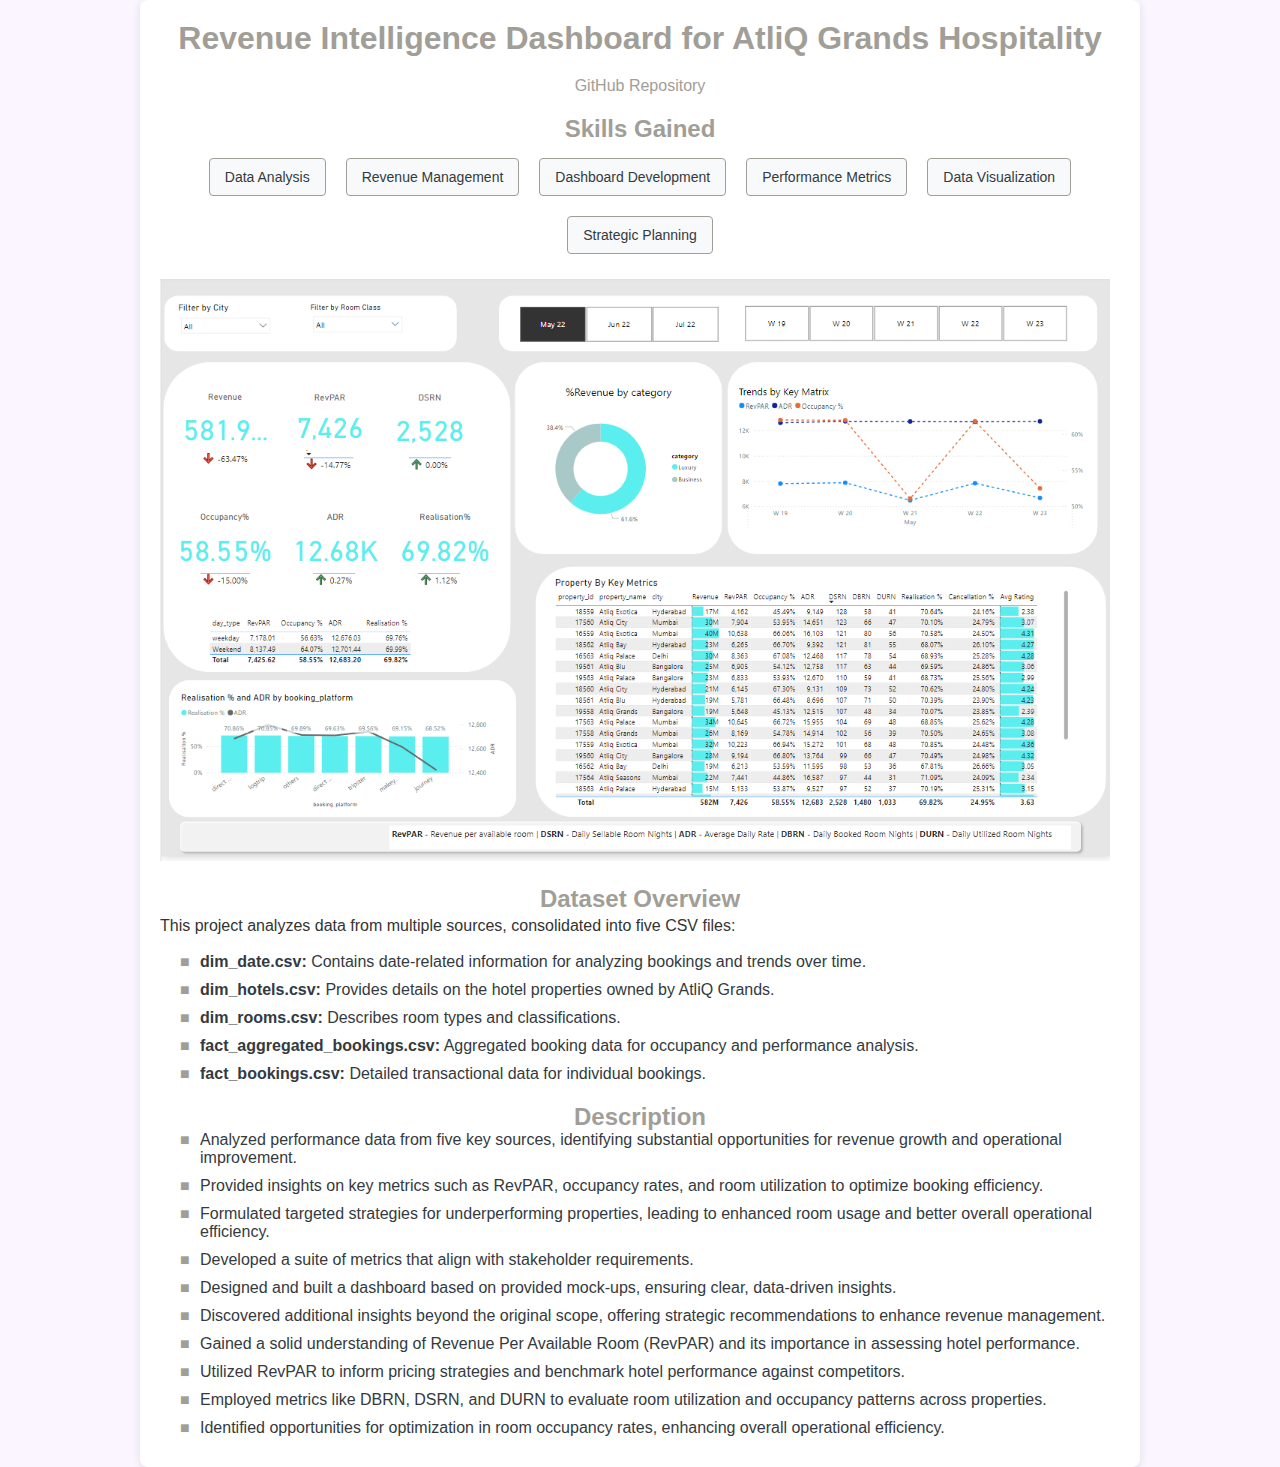
==== project1.html @ 65a66bea "first commit" ====
<!DOCTYPE html>
<html lang="en">
<head>
    <meta charset="UTF-8">
    <meta name="viewport" content="width=device-width, initial-scale=1.0">
    <title>Revenue Intelligence Dashboard for AtliQ Grands Hospitality</title>
    <link rel="stylesheet" href="style.css">
    <style>
        :root {
            --extra-light: #f8f9fa; /* Adjust this color to your preference */
            --light: #f8f9fa;
            --dark: #343a40;
            --primary: #a19e98;
            --secondary: #738ea7;
        }
        
        body {
            margin: 0;
            font-family: Arial, sans-serif;
            background-color: var(--extra-light);
            color: var(--dark);
        }
        
        .container {
            max-width: 1000px;
            margin: 0 auto;
            padding: 20px;
            background: white;
            border-radius: 8px;
            box-shadow: 0 2px 10px rgba(0, 0, 0, 0.1);
        }

        h1, h2 {
            color: var(--primary);
            text-align: center;
        }

        h2 {
            margin-top: 20px;
        }

        p {
            line-height: 1.6;
        }

        ul {
            margin-left: 20px;
            list-style-type: none; /* Remove default bullets */
            padding: 0; /* Remove padding */
            display: block; /* Ensure items stack vertically */
        }

        .point {
            position: relative;
            padding-left: 20px; /* Space for the bullet */
            margin-bottom: 10px; /* Space between points */
        }

        .point::before {
            content: "■"; /* Square bullet */
            position: absolute;
            left: 0; /* Position bullet on the left */
            color: var(--primary); /* Color of the bullet */
            font-size: 16px; /* Size of the bullet */
        }

        .github-link {
            text-align: center;
            margin-top: 20px;
        }

        a {
            color: var(--primary);
            text-decoration: none;
        }

        a:hover {
            text-decoration: underline;
        }

        .skills {
            display: flex;
            flex-wrap: wrap;
            justify-content: center;
            margin-bottom: 20px;
        }

        .skill {
            background-color: var(--light);
            border: 1px solid var(--primary);
            border-radius: 4px;
            padding: 10px 15px;
            margin: 5px;
            font-size: 14px;
        }
    </style>
</head>
<body>
    <div class="container">
        <h1>Revenue Intelligence Dashboard for AtliQ Grands Hospitality</h1>
        <div class="github-link">
            <img src="https://img.icons8.com/?size=25&id=3tC9EQumUAuq&format=png&color=000000" alt="" srcset=""><a href="https://github.com/hpeteti/Revenue-Intelligence-Dashboard-for-AtliQ-Grands-Hospitality" target="_blank">GitHub Repository</a>
        </div>

        <h2>Skills Gained</h2>
        <div class="skills">
            <div class="skill">Data Analysis</div>
            <div class="skill">Revenue Management</div>
            <div class="skill">Dashboard Development</div>
            <div class="skill">Performance Metrics</div>
            <div class="skill">Data Visualization</div>
            <div class="skill">Strategic Planning</div>
        </div>

        <img src="project1.jpg" alt="Project Image" style="width: 950px; height: auto;">


        <h2>Dataset Overview</h2>
        <p>This project analyzes data from multiple sources, consolidated into five CSV files:</p>
        <ul>
            <li class="point"><strong>dim_date.csv:</strong> Contains date-related information for analyzing bookings and trends over time.</li>
            <li class="point"><strong>dim_hotels.csv:</strong> Provides details on the hotel properties owned by AtliQ Grands.</li>
            <li class="point"><strong>dim_rooms.csv:</strong> Describes room types and classifications.</li>
            <li class="point"><strong>fact_aggregated_bookings.csv:</strong> Aggregated booking data for occupancy and performance analysis.</li>
            <li class="point"><strong>fact_bookings.csv:</strong> Detailed transactional data for individual bookings.</li>
        </ul>
        
        <h2>Description</h2>
        <ul>
            <li class="point">Analyzed performance data from five key sources, identifying substantial opportunities for revenue growth and operational improvement.</li>
            <li class="point">Provided insights on key metrics such as RevPAR, occupancy rates, and room utilization to optimize booking efficiency.</li>
            <li class="point">Formulated targeted strategies for underperforming properties, leading to enhanced room usage and better overall operational efficiency.</li>
            <li class="point">Developed a suite of metrics that align with stakeholder requirements.</li>
            <li class="point">Designed and built a dashboard based on provided mock-ups, ensuring clear, data-driven insights.</li>
            <li class="point">Discovered additional insights beyond the original scope, offering strategic recommendations to enhance revenue management.</li>
            <li class="point">Gained a solid understanding of Revenue Per Available Room (RevPAR) and its importance in assessing hotel performance.</li>
            <li class="point">Utilized RevPAR to inform pricing strategies and benchmark hotel performance against competitors.</li>
            <li class="point">Employed metrics like DBRN, DSRN, and DURN to evaluate room utilization and occupancy patterns across properties.</li>
            <li class="point">Identified opportunities for optimization in room occupancy rates, enhancing overall operational efficiency.</li>
        </ul>
    </div>
</body>
</html>
---- style.css ----
@import url("https://fonts.googleapis.com/css2?family=Poppins:wght@400;600;700&display=swap");

:root {
  --primary-color: #a855f7;
  --primary-color-dark: #9333ea;
  --secondary-color: #ca8a04;
  --text-dark: #1f2937;
  --text-light: #6b7280;
  --extra-light: #faf5ff;
  --max-width: 1200px;
}

i{
    color: var(--primary-color-dark);
}

* {
  padding: 0;
  margin: 0;
  box-sizing: border-box;
}

a {
  text-decoration: none;
}

body {
  font-family: "Poppins", sans-serif;
  background-color: var(--extra-light);
}

nav {
  width: 100%;
  position: fixed;
  top: 0;
  left: 0;
  background-color: #ffffff;
  z-index: 99;
}

.nav__content {
  max-width: var(--max-width);
  margin: auto;
  padding: 1.5rem 1rem;
  display: flex;
  align-items: center;
  justify-content: space-between;
}

nav .logo a {
  font-size: 1.5rem;
  font-weight: 600;
  color: var(--primary-color);
  transition: 0.3s;
}
nav .logo a:hover {
  color: var(--primary-color-dark);
}

nav .checkbox {
  display: none;
}

nav input {
  display: none;
}
nav .checkbox i {
  font-size: 2rem;
  color: var(--primary-color);
  cursor: pointer;
}

ul {
  display: flex;
  align-items: center;
  gap: 1rem;
  list-style: none;
  transition: left 0.3s;
}

ul li a {
  padding: 0.5rem 1rem;
  border: 2px solid transparent;
  text-decoration: none;
  font-weight: 600;
  color: var(--text-dark);
  transition: 0.3s;
}

ul li a:hover {
  border-top-color: var(--secondary-color);
  border-bottom-color: var(--secondary-color);
  color: var(--secondary-color);
}

.section {
  background-color: var(--extra-light);
}

.section__container {
  min-height: 100vh;
  max-width: var(--max-width);
  margin: auto;
  padding: 1rem;
  display: grid;
  grid-template-columns: repeat(2, 1fr);
  gap: 4rem;
}

.content {
  display: flex;
  flex-direction: column;
  justify-content: center;
}

.subtitle {
  letter-spacing: 2px;
  color: var(--text-light);
  font-weight: 600;
  margin-bottom: 0.5rem;
}

.title {
  font-size: 2.5rem;
  font-weight: 400;
  line-height: 3rem;
  color: var(--text-dark);
  margin-bottom: 1rem;
}

.title span {
  font-weight: 600;
}

.description {
  line-height: 1.5rem;
  color: var(--text-light);
  margin-bottom: 2rem;
  font-size: 1.25rem;
  text-align: justify;
}

.action__btns {
  display: flex;
  gap: 1rem;
}

.action__btns button {
  font-size: 1rem;
  font-weight: 600;
  letter-spacing: 2px;
  padding: 1rem 2rem;
  outline: none;
  border: 2px solid var(--primary-color);
  border-radius: 10px;
  transition: 0.3s;
  cursor: pointer;
}

.hire__me {
  background-color: var(--primary-color);
  color: #ffffff;
}

.hire__me:hover {
  background-color: var(--primary-color-dark);
}

.portfolio {
  color: var(--primary-color);
}

.portfolio:hover {
  background-color: var(--primary-color-dark);
  color: #ffffff;
}

.image {
  display: grid;
  place-items: center;
}

.image img {
  width: min(25rem, 90%);
  border-radius: 100%;
}

@media (width < 750px) {
  nav .checkbox {
    display: block;
  }

  ul {
    position: absolute;
    width: 100%;
    height: calc(100vh - 85px);
    left: -100%;
    top: 85px;
    background-color: var(--extra-light);
    flex-direction: column;
    justify-content: center;
    gap: 3rem;
  }

  nav #check:checked ~ ul {
    left: 0;
  }

  ul li a {
    font-size: 1.25rem;
  }

  .section__container {
    padding: 10rem 1rem 5rem 1rem;
    text-align: center;
    grid-template-columns: repeat(1, 1fr);
  }

  .image {
    grid-area: 1/1/2/2;
  }

  .action__btns {
    margin: auto;
  }
}

/* Skill section container */
.skills__section {
    background-color: #f9f9f9;
    padding: 2rem;
  }
  
  .skills__container {
    max-width: var(--max-width);
    margin: 0 auto;
  }
  
  .skills__container h2 {
    text-align: center;
    color: var(--primary-color);
    margin-bottom: 2rem;
    font-size: 2.5em;
  }
  
  /* Row container to align three skill boxes in one row */
  .skills__row {
    display: flex;
    justify-content: space-between; /* Spreads the skill boxes evenly */
    gap: 2rem; /* Adds space between skill boxes */
    margin-bottom: 2rem; /* Adds space between rows */
  }
  
  /* Skill box for each section */
  .skill__box {
    background-color: #ffffff;
    border: 2px solid var(--primary-color);
    border-radius: 10px;
    padding: 2rem;
    flex: 1;
    box-shadow: 0px 4px 8px rgba(0, 0, 0, 0.1);
  }
  
  .skill__box h3 {
    margin-bottom: 1rem;
    color: var(--primary-color-dark);
    font-size: 1.5em;
  }
  
  /* Grid layout for skills in each section */
  .skills__grid {
    display: flex;
    flex-wrap: wrap; /* Allows skills to wrap onto the next line if necessary */
    gap: 0.5rem;
  }

  .skills__grid span{
    font-size: 1.2em;
  }
  
  .skill__item {
    background-color: var(--extra-light);
    border: 1px solid var(--primary-color-dark);
    padding: 0.5rem 1rem;
    border-radius: 5px;
    text-align: center;
    color: var(--text-dark);
    min-width: 100px; /* Ensures small boxes */
    transition: 0.3s;
  }
  
  /* Hover effect for skill items */
  .skill__item:hover {
    background-color: var(--primary-color);
    color: #ffffff;
    cursor: pointer;
  }
  
  /* Responsive adjustments */
  @media (max-width: 750px) {
    .skills__row {
      flex-direction: column; /* Stacks the skill boxes on smaller screens */
    }
  
    .skill__box {
      margin-bottom: 1rem;
    }
  
    .skills__grid {
      gap: 1rem;
    }
  
    .skill__item {
      min-width: 80px;
    }
  }

  body {
    --primary-color: #a855f7;
    --primary-color-dark: #9333ea;
    --secondary-color: #ca8a04;
    --text-dark: #1f2937;
    --text-light: #6b7280;
    --extra-light: #faf5ff;
    background-color: var();
}

/* Experience Section Styles */
.experience-section {
  background-color: #faf5ff; /* Background color */
  padding: 50px 0;
  text-align: center;
  justify-content: space-between;

}

.timeline {
  display: flex;
  flex-direction: column;
  align-items: center;
}

.timeline-item {
  background-color: #ffffff; /* Box background color */
  /*border: 1px solid #ddd; /* Box border */
  border: 1px solid var(--primary-color-dark);
  border-radius: 40px; /* Rounded corners */
  box-shadow: 0 2px 5px rgba(0, 0, 0, 0.1); /* Subtle shadow */
  margin: 20px auto; /* Margin for spacing between boxes */
  padding: 20px; /* Internal padding */
  width: 100%; /* Increased width for the box */
  max-width: 800px; /* Maximum width for the box */
}

.icon img {
  width: 50px; /* Icon image width */
  height: auto; /* Maintain aspect ratio */
  border-radius: 50%; /* Circular image */
}

.timeline-content {
  text-align: left; /* Align text to the left */
}

h3 {
  font-size: 24px; /* Title font size */
  font-weight: bold; /* Bold title */
  margin-bottom: 10px; /* Spacing below title */
}

h4 {
  font-size: 18px; /* Company name font size */
  color: #666; /* Company name color */
  margin-bottom: 5px; /* Spacing below company name */
}

h5 {
  font-size: 16px; /* Job type font size */
  color: #999; /* Job type color */
  margin-bottom: 5px; /* Spacing below job type */
}

.date {
  font-size: 14px; /* Date font size */
  color: #999; /* Date color */
  margin-bottom: 10px; /* Spacing below date */
}

p {
  font-size: 16px; /* Description font size */
  line-height: 1.5; /* Line height for better readability */
  color: #333; /* Description color */
  margin-bottom: 15px; /* Spacing below description */
}

.skills {
  list-style-type: none; /* Remove bullet points */
  padding: 0; /* Remove padding */
  display: flex; /* Use flexbox for layout */
  flex-wrap: wrap; /* Allow skills to wrap */
  gap: 10px; /* Space between skill boxes */
  margin-top: 10px; /* Space above skills list */
}

.skill-box {
  background-color: #e6e6e6; /* Background color for skill boxes */
  border-radius: 5px; /* Rounded corners */
  padding: 5px 10px; /* Padding for skill boxes */
  font-size: 14px; /* Font size for skills */
  color: #333; /* Font color for skills */
}

/* Optional: Responsive design */
@media (max-width: 768px) {
  .timeline-item {
      width: 100%; /* Adjust width for smaller screens */
  }

  h3 {
      font-size: 20px; /* Adjust title font size for smaller screens */
  }

  h4 {
      font-size: 16px; /* Adjust company name font size for smaller screens */
  }

  .date {
      font-size: 12px; /* Adjust duration font size for smaller screens */
  }

  p {
      font-size: 14px; /* Adjust description font size for smaller screens */
  }
}


.projects-section {
  /* background-color: #f0f0f0; Same as your skills and home section */
  background-color: var(--extra-light);
  padding: 40px 20px;
  text-align: center;
}

.projects-section h2 {
  font-size: 2em;
  margin-bottom: 20px;
}

.projects-container {
  display: flex;
  flex-wrap: wrap;
  justify-content: center;
  gap: 20px; /* Space between the boxes */
}

.project-box {
  background-color: #fff; /* White background for project boxes */
  border: 1px solid #ccc; /* Border around boxes */
  border: 1px solid var(--primary-color-dark);
  border-radius: 8px; /* Rounded corners */
  width: 420px; /* Increased width for larger boxes */
  height: 300px; /* Set a height to ensure consistent size */
  box-shadow: 0 2px 5px rgba(0, 0, 0, 0.1); /* Subtle shadow */
  transition: transform 0.3s; /* Smooth hover effect */
  text-decoration: none;
  display: flex; /* Use flexbox to center the text */
  flex-direction: column; /* Stack elements vertically */
  align-items: center; /* Center items horizontally */
  justify-content: flex-start; /* Align items at the top */
}

.project-box img {
  width: 100%; /* Make image responsive */
  height: 180px; /* Fixed height for images */
  border-top-left-radius: 8px;
  border-top-right-radius: 8px;
}

.project-box h3 {
  padding: 15px;
  font-size: 1.2em;
  color: #333; /* Dark text color */
}

.project-box:hover {
  transform: scale(1.05); /* Scale effect on hover */
}

.education-section {
  background-color: var(--extra-light);
  padding: 2rem;
}

.education-container {
  max-width: var(--max-width);
  margin: auto;
}

.education-container h2 {
  text-align: center;
  color: var(--primary-color);
  margin-bottom: 1.5rem;
  font-size: 2.5em;
}

.education-item {
  background-color: #ffffff;
  border: 2px solid var(--primary-color);
  border-radius: 10px;
  padding: 1.5rem;
  margin-bottom: 2rem;
  box-shadow: 0px 4px 8px rgba(0, 0, 0, 0.1);
}

.education-item h3 {
  margin-bottom: 0.5rem;
  color: var(--primary-color-dark);
  font-size: 1.8em;
}

.education-item p {
  margin: 0.5rem 0;
  color: var(--text-dark);
  text-align: right;
}

.education-item ul {
  margin: 0.5rem 0;
  padding-left: 20px;
  color: var(--text-light);
}

.education-item ul li {
  margin: 0.2rem 0;
}

.coursework-container {
  display: flex;
  flex-wrap: wrap;
  gap: 1rem; /* Space between boxes */
  margin-top: 0.5rem; /* Space above coursework box */
}

.coursework-item {
  background-color: var(--extra-light);
  border: 1px solid var(--primary-color-dark);
  color: var(--text-dark);
  padding: 0.5rem 1rem;
  border-radius: 5px;
  flex: 1 1 calc(30% - 1rem); /* Adjust width as necessary */
  text-align: center;
  box-shadow: 0px 2px 4px rgba(0, 0, 0, 0.2);
  transition: transform 0.2s; /* Smooth hover effect */
}

.coursework-item:hover {
  transform: translateY(-2px); /* Lift effect on hover */
}


#contact {
  display: flex;
  flex-direction: column; /* Stack elements vertically */
  align-items: center; /* Center align items */
}

.contact-buttons {
  display: flex;
  gap: 1rem; /* Space between buttons */
  margin-top: 1rem; /* Space above buttons */
}

.contact-button {
  background-color: var(--primary-color);
  color: white;
  padding: 0.75rem 1.5rem;
  border-radius: 5px;
  text-decoration: none;
  font-weight: bold;
  text-align: center;
  transition: background-color 0.3s, transform 0.2s; /* Smooth transition effects */
}

.contact-button:hover {
  background-color: var(--primary-color-dark); /* Change this to your preferred hover color */
  transform: translateY(-2px); /* Lift effect on hover */
}
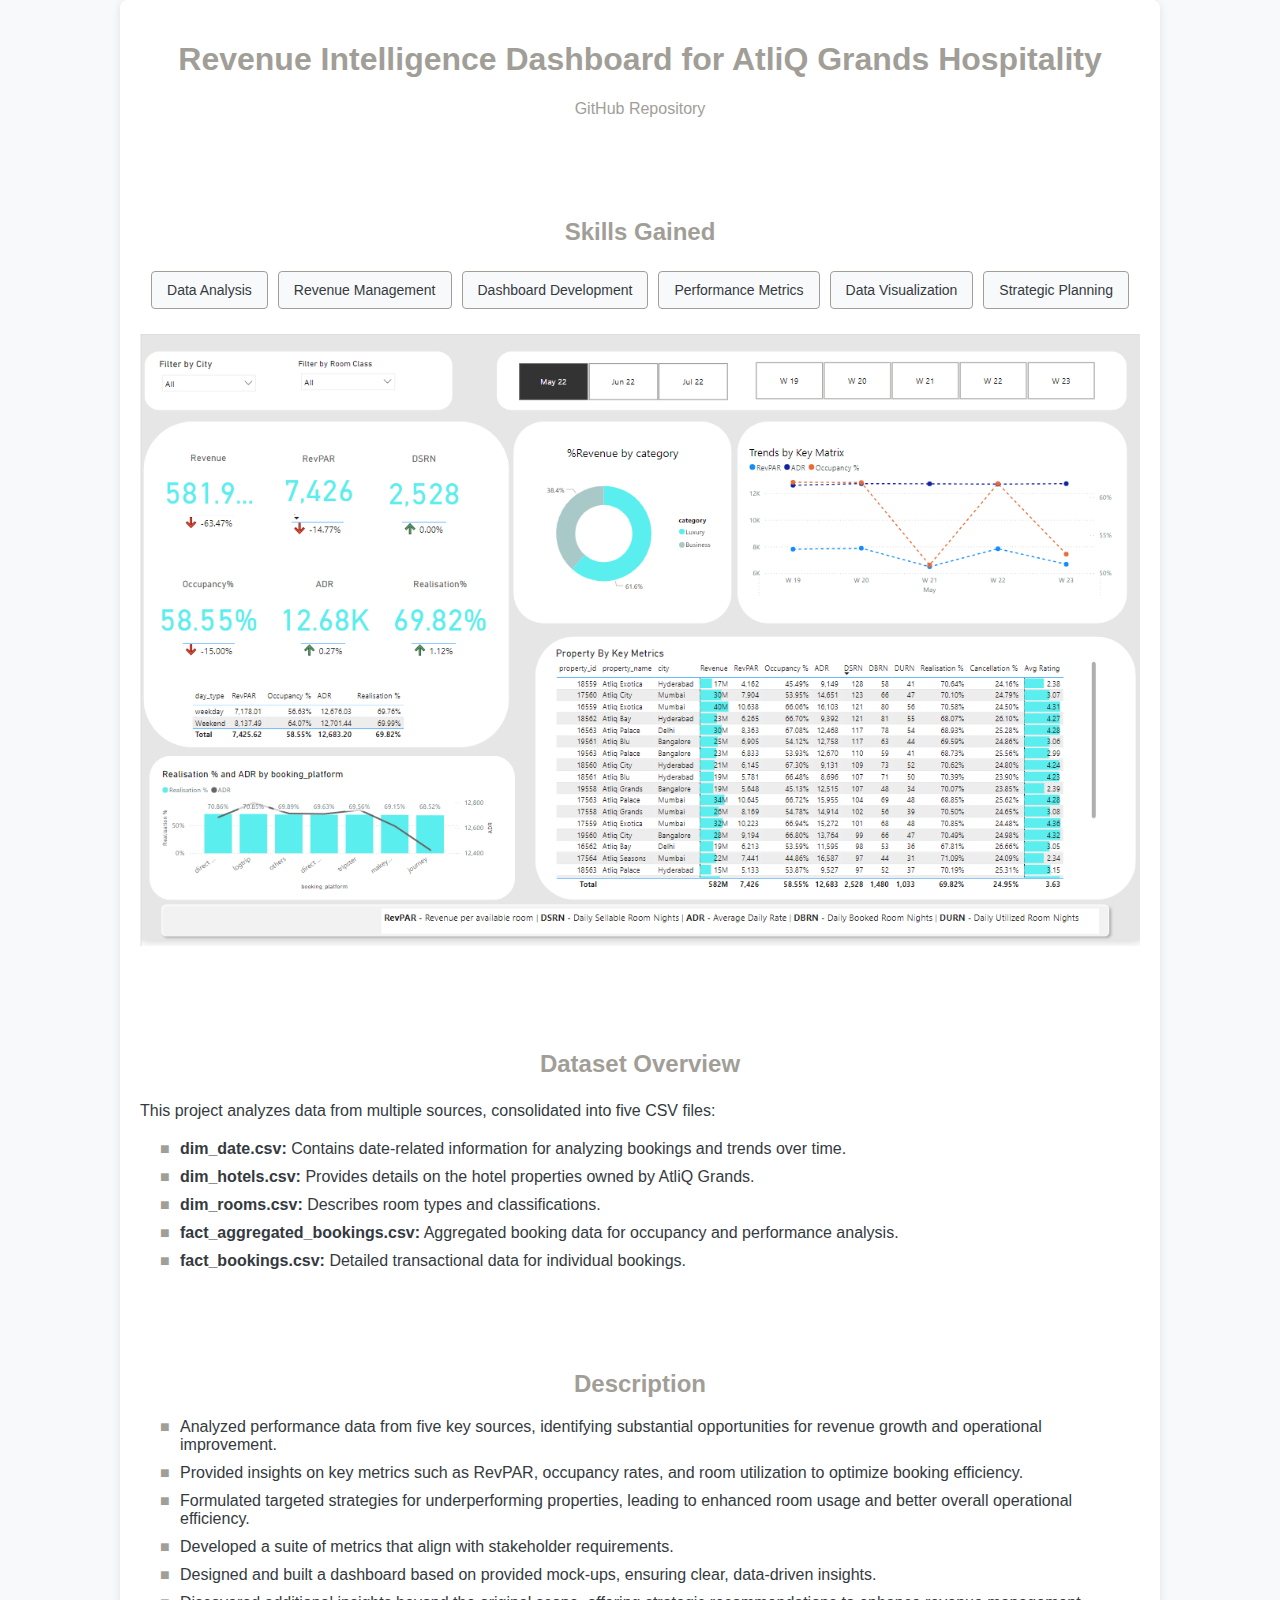
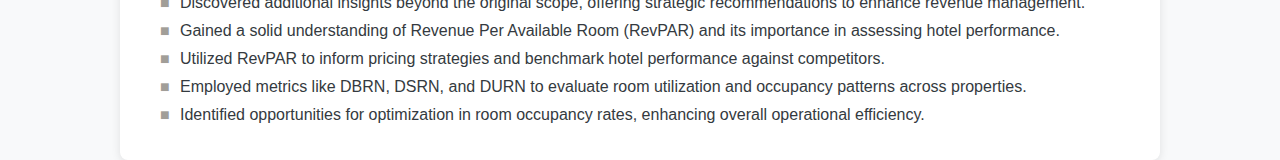
==== commit 606f374a: "changes" ====
--- a/project1.html
+++ b/project1.html
@@ -4,7 +4,6 @@
     <meta charset="UTF-8">
     <meta name="viewport" content="width=device-width, initial-scale=1.0">
     <title>Revenue Intelligence Dashboard for AtliQ Grands Hospitality</title>
-    <link rel="stylesheet" href="style.css">
     <style>
         :root {
             --extra-light: #f8f9fa; /* Adjust this color to your preference */
@@ -36,7 +35,7 @@
         }
 
         h2 {
-            margin-top: 20px;
+            margin-top: 100px;
         }
 
         p {
@@ -112,32 +111,35 @@
             <div class="skill">Strategic Planning</div>
         </div>
 
-        <img src="project1.jpg" alt="Project Image" style="width: 950px; height: auto;">
+        <img src="project1.jpg" alt="Project Image" style="width: 100%; height: auto;">
 
+        <div class="dataset">
+            <h2>Dataset Overview</h2>
+            <p>This project analyzes data from multiple sources, consolidated into five CSV files:</p>
+            <ul>
+                <li class="point"><strong>dim_date.csv:</strong> Contains date-related information for analyzing bookings and trends over time.</li>
+                <li class="point"><strong>dim_hotels.csv:</strong> Provides details on the hotel properties owned by AtliQ Grands.</li>
+                <li class="point"><strong>dim_rooms.csv:</strong> Describes room types and classifications.</li>
+                <li class="point"><strong>fact_aggregated_bookings.csv:</strong> Aggregated booking data for occupancy and performance analysis.</li>
+                <li class="point"><strong>fact_bookings.csv:</strong> Detailed transactional data for individual bookings.</li>
+            </ul>
+        </div>
 
-        <h2>Dataset Overview</h2>
-        <p>This project analyzes data from multiple sources, consolidated into five CSV files:</p>
-        <ul>
-            <li class="point"><strong>dim_date.csv:</strong> Contains date-related information for analyzing bookings and trends over time.</li>
-            <li class="point"><strong>dim_hotels.csv:</strong> Provides details on the hotel properties owned by AtliQ Grands.</li>
-            <li class="point"><strong>dim_rooms.csv:</strong> Describes room types and classifications.</li>
-            <li class="point"><strong>fact_aggregated_bookings.csv:</strong> Aggregated booking data for occupancy and performance analysis.</li>
-            <li class="point"><strong>fact_bookings.csv:</strong> Detailed transactional data for individual bookings.</li>
-        </ul>
-        
-        <h2>Description</h2>
-        <ul>
-            <li class="point">Analyzed performance data from five key sources, identifying substantial opportunities for revenue growth and operational improvement.</li>
-            <li class="point">Provided insights on key metrics such as RevPAR, occupancy rates, and room utilization to optimize booking efficiency.</li>
-            <li class="point">Formulated targeted strategies for underperforming properties, leading to enhanced room usage and better overall operational efficiency.</li>
-            <li class="point">Developed a suite of metrics that align with stakeholder requirements.</li>
-            <li class="point">Designed and built a dashboard based on provided mock-ups, ensuring clear, data-driven insights.</li>
-            <li class="point">Discovered additional insights beyond the original scope, offering strategic recommendations to enhance revenue management.</li>
-            <li class="point">Gained a solid understanding of Revenue Per Available Room (RevPAR) and its importance in assessing hotel performance.</li>
-            <li class="point">Utilized RevPAR to inform pricing strategies and benchmark hotel performance against competitors.</li>
-            <li class="point">Employed metrics like DBRN, DSRN, and DURN to evaluate room utilization and occupancy patterns across properties.</li>
-            <li class="point">Identified opportunities for optimization in room occupancy rates, enhancing overall operational efficiency.</li>
-        </ul>
+        <div class="projectDescription">
+            <h2>Description</h2>
+            <ul>
+                <li class="point">Analyzed performance data from five key sources, identifying substantial opportunities for revenue growth and operational improvement.</li>
+                <li class="point">Provided insights on key metrics such as RevPAR, occupancy rates, and room utilization to optimize booking efficiency.</li>
+                <li class="point">Formulated targeted strategies for underperforming properties, leading to enhanced room usage and better overall operational efficiency.</li>
+                <li class="point">Developed a suite of metrics that align with stakeholder requirements.</li>
+                <li class="point">Designed and built a dashboard based on provided mock-ups, ensuring clear, data-driven insights.</li>
+                <li class="point">Discovered additional insights beyond the original scope, offering strategic recommendations to enhance revenue management.</li>
+                <li class="point">Gained a solid understanding of Revenue Per Available Room (RevPAR) and its importance in assessing hotel performance.</li>
+                <li class="point">Utilized RevPAR to inform pricing strategies and benchmark hotel performance against competitors.</li>
+                <li class="point">Employed metrics like DBRN, DSRN, and DURN to evaluate room utilization and occupancy patterns across properties.</li>
+                <li class="point">Identified opportunities for optimization in room occupancy rates, enhancing overall operational efficiency.</li>
+            </ul>
+        </div>
     </div>
 </body>
 </html>
